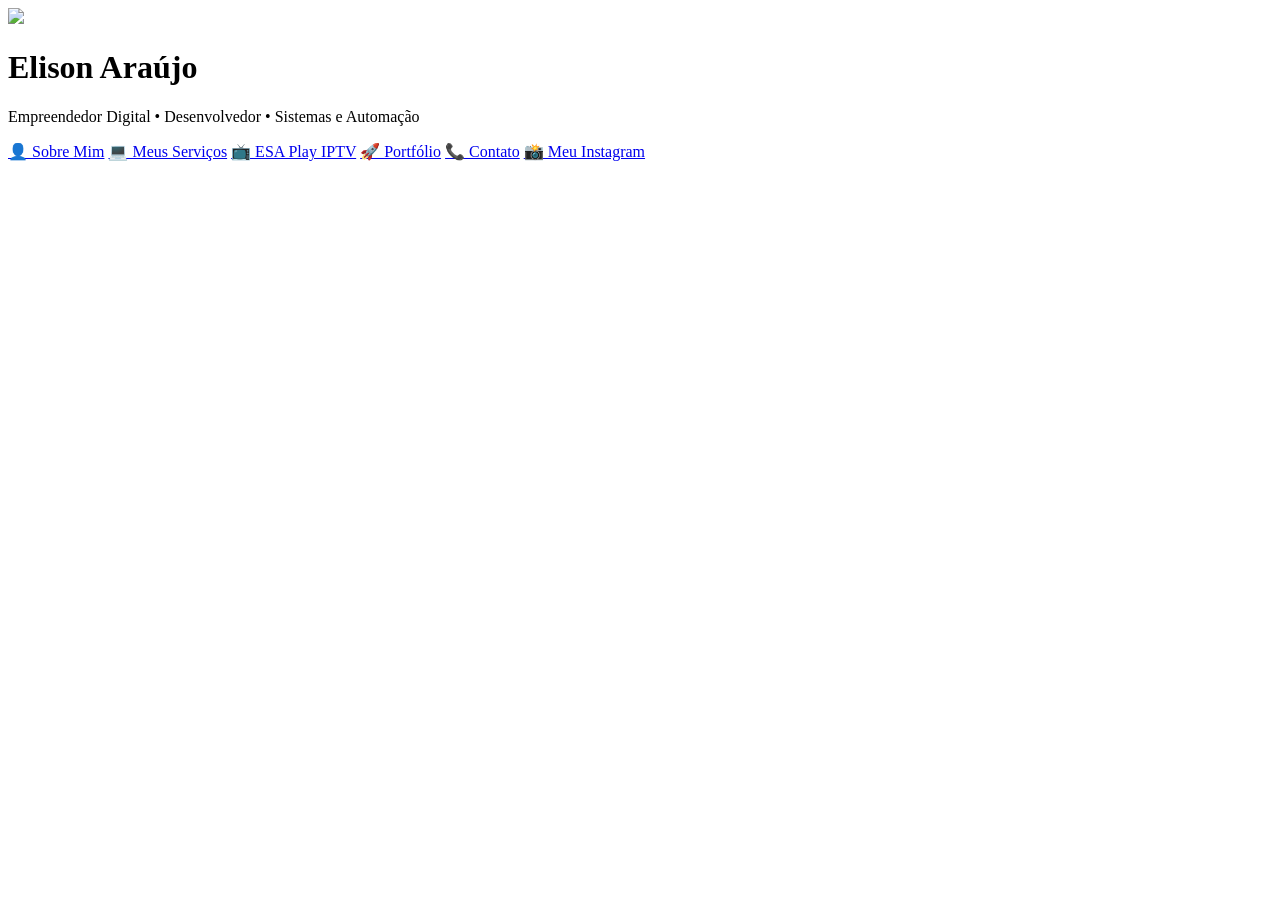
==== index.html @ 5a0fd6a4 "Add files via upload" ====
<!DOCTYPE html>
<html lang="pt-br">
<head>
<meta charset="UTF-8">
<meta name="viewport" content="width=device-width, initial-scale=1.0">
<title>Elison Araújo</title>
<link rel="stylesheet" href="style.css">
</head>

<body>

<div class="container">

<img src="https://i.imgur.com/2yaf2wb.png" class="foto">

<h1>Elison Araújo</h1>

<p>Empreendedor Digital • Desenvolvedor • Sistemas e Automação</p>

<a class="botao" href="pages/sobre.html">👤 Sobre Mim</a>

<a class="botao" href="pages/servicos.html">💻 Meus Serviços</a>

<a class="botao" href="pages/esaplay.html">📺 ESA Play IPTV</a>

<a class="botao" href="pages/portfolio.html">🚀 Portfólio</a>

<a class="botao" href="pages/contato.html">📞 Contato</a>

<a class="botao instagram" href="https://www.instagram.com/elisons.araujo" target="_blank">
📸 Meu Instagram
</a>

</div>

</body>
</html>
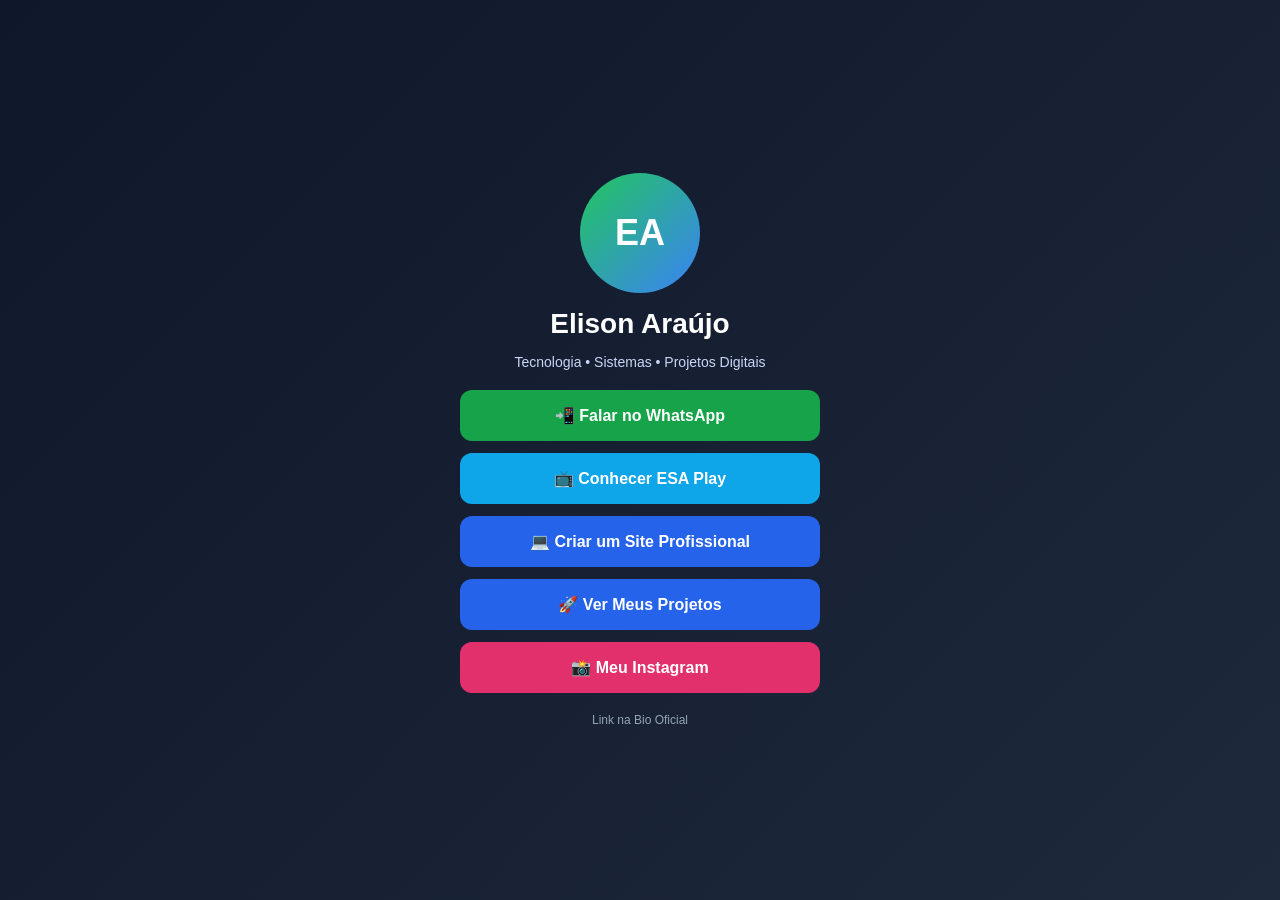
==== commit 21075565: "Update index.html" ====
--- a/index.html
+++ b/index.html
@@ -1,37 +1,159 @@
 <!DOCTYPE html>
-<html lang="pt-br">
+<html lang="pt-BR">
 <head>
+
 <meta charset="UTF-8">
 <meta name="viewport" content="width=device-width, initial-scale=1.0">
+
 <title>Elison Araújo</title>
-<link rel="stylesheet" href="style.css">
+
+<style>
+
+body{
+margin:0;
+font-family:Arial, Helvetica, sans-serif;
+background:linear-gradient(135deg,#0f172a,#1e293b);
+color:white;
+display:flex;
+justify-content:center;
+align-items:center;
+min-height:100vh;
+}
+
+.container{
+width:360px;
+text-align:center;
+}
+
+.avatar{
+width:120px;
+height:120px;
+border-radius:100px;
+margin:auto;
+display:flex;
+align-items:center;
+justify-content:center;
+font-size:36px;
+font-weight:bold;
+background:linear-gradient(135deg,#22c55e,#3b82f6);
+margin-bottom:15px;
+}
+
+h1{
+margin:10px 0;
+font-size:28px;
+}
+
+p{
+color:#cbd5f5;
+font-size:14px;
+margin-bottom:20px;
+}
+
+.btn{
+display:block;
+background:#2563eb;
+color:white;
+text-decoration:none;
+padding:16px;
+margin:12px 0;
+border-radius:12px;
+font-weight:bold;
+transition:0.2s;
+}
+
+.btn:hover{
+background:#1d4ed8;
+transform:scale(1.05);
+}
+
+.whatsapp{
+background:#16a34a;
+}
+
+.instagram{
+background:#e1306c;
+}
+
+.esaplay{
+background:#0ea5e9;
+}
+
+.footer{
+margin-top:20px;
+font-size:12px;
+color:#94a3b8;
+}
+
+</style>
+
 </head>
+
 
 <body>
 
 <div class="container">
 
-<img src="https://i.imgur.com/2yaf2wb.png" class="foto">
+<div class="avatar">
+EA
+</div>
 
 <h1>Elison Araújo</h1>
 
-<p>Empreendedor Digital • Desenvolvedor • Sistemas e Automação</p>
+<p>
+Tecnologia • Sistemas • Projetos Digitais
+</p>
 
-<a class="botao" href="pages/sobre.html">👤 Sobre Mim</a>
 
-<a class="botao" href="pages/servicos.html">💻 Meus Serviços</a>
+<a class="btn whatsapp"
+href="https://wa.me/559491670784"
+target="_blank">
 
-<a class="botao" href="pages/esaplay.html">📺 ESA Play IPTV</a>
+📲 Falar no WhatsApp
 
-<a class="botao" href="pages/portfolio.html">🚀 Portfólio</a>
+</a>
 
-<a class="botao" href="pages/contato.html">📞 Contato</a>
 
-<a class="botao instagram" href="https://www.instagram.com/elisons.araujo" target="_blank">
+<a class="btn esaplay"
+href="#">
+
+📺 Conhecer ESA Play
+
+</a>
+
+
+<a class="btn"
+href="#">
+
+💻 Criar um Site Profissional
+
+</a>
+
+
+<a class="btn"
+href="#">
+
+🚀 Ver Meus Projetos
+
+</a>
+
+
+<a class="btn instagram"
+href="https://www.instagram.com/elisons.araujo"
+target="_blank">
+
 📸 Meu Instagram
+
 </a>
+
+
+<div class="footer">
+
+Link na Bio Oficial
+
+</div>
 
 </div>
 
 </body>
-</html>+</html>
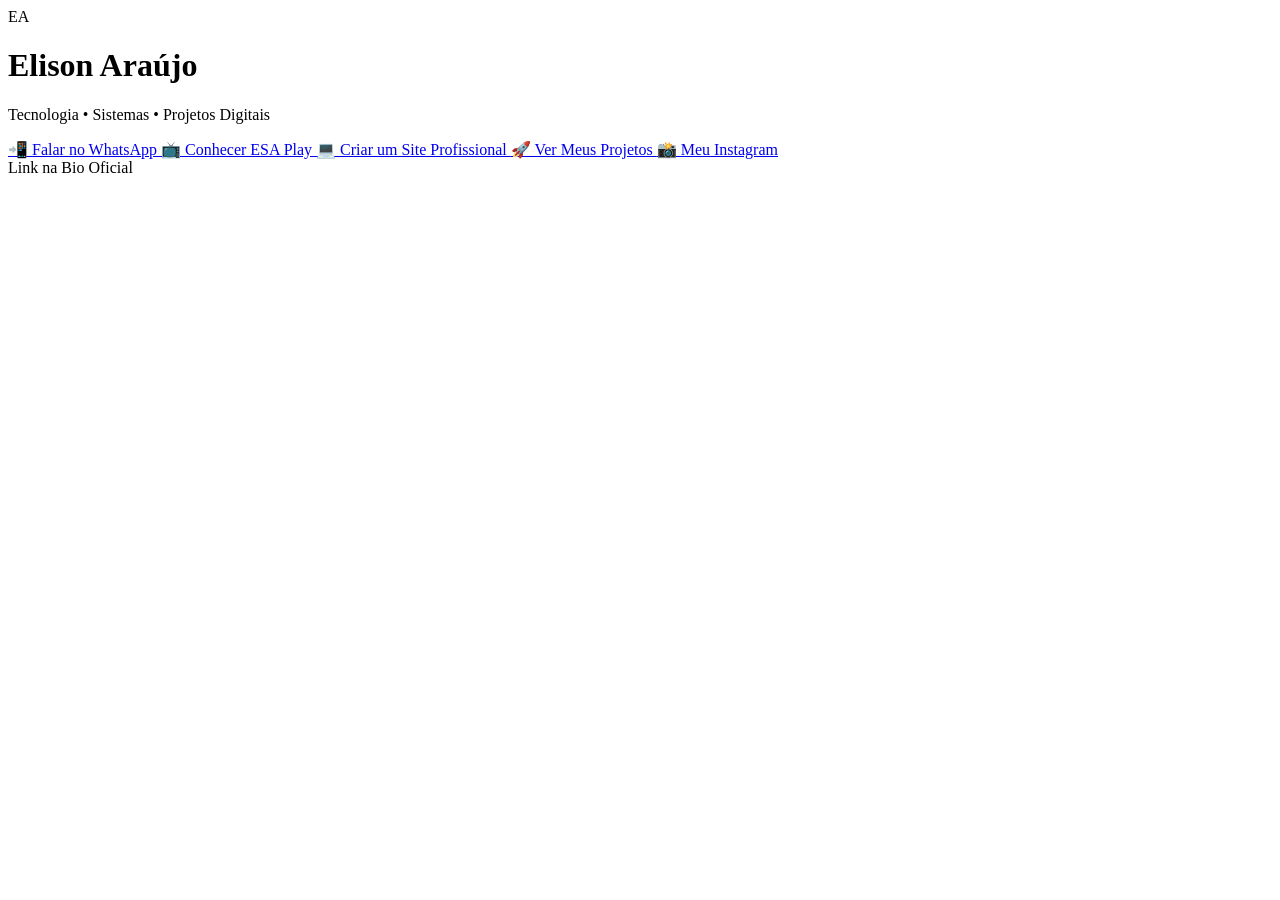
==== commit b886f085: "Update index.html" ====
--- a/index.html
+++ b/index.html
@@ -1,159 +1,41 @@
 <!DOCTYPE html>
 <html lang="pt-BR">
 <head>
+  <meta charset="UTF-8" />
+  <meta name="viewport" content="width=device-width, initial-scale=1.0" />
+  <title>Elison Araújo</title>
+  <link rel="stylesheet" href="style.css" />
+</head>
+<body>
+  <div class="container">
+    <div class="card">
+      <div class="avatar">EA</div>
 
-<meta charset="UTF-8">
-<meta name="viewport" content="width=device-width, initial-scale=1.0">
+      <h1>Elison Araújo</h1>
+      <p class="subtitle">Tecnologia • Sistemas • Projetos Digitais</p>
 
-<title>Elison Araújo</title>
+      <a class="btn whatsapp" href="https://wa.me/559491670784" target="_blank">
+        📲 Falar no WhatsApp
+      </a>
 
-<style>
+      <a class="btn esaplay" href="pages/esaplay.html">
+        📺 Conhecer ESA Play
+      </a>
 
-body{
-margin:0;
-font-family:Arial, Helvetica, sans-serif;
-background:linear-gradient(135deg,#0f172a,#1e293b);
-color:white;
-display:flex;
-justify-content:center;
-align-items:center;
-min-height:100vh;
-}
+      <a class="btn" href="pages/site-profissional.html">
+        💻 Criar um Site Profissional
+      </a>
 
-.container{
-width:360px;
-text-align:center;
-}
+      <a class="btn" href="pages/projetos.html">
+        🚀 Ver Meus Projetos
+      </a>
 
-.avatar{
-width:120px;
-height:120px;
-border-radius:100px;
-margin:auto;
-display:flex;
-align-items:center;
-justify-content:center;
-font-size:36px;
-font-weight:bold;
-background:linear-gradient(135deg,#22c55e,#3b82f6);
-margin-bottom:15px;
-}
+      <a class="btn instagram" href="https://www.instagram.com/elisons.araujo" target="_blank">
+        📸 Meu Instagram
+      </a>
 
-h1{
-margin:10px 0;
-font-size:28px;
-}
-
-p{
-color:#cbd5f5;
-font-size:14px;
-margin-bottom:20px;
-}
-
-.btn{
-display:block;
-background:#2563eb;
-color:white;
-text-decoration:none;
-padding:16px;
-margin:12px 0;
-border-radius:12px;
-font-weight:bold;
-transition:0.2s;
-}
-
-.btn:hover{
-background:#1d4ed8;
-transform:scale(1.05);
-}
-
-.whatsapp{
-background:#16a34a;
-}
-
-.instagram{
-background:#e1306c;
-}
-
-.esaplay{
-background:#0ea5e9;
-}
-
-.footer{
-margin-top:20px;
-font-size:12px;
-color:#94a3b8;
-}
-
-</style>
-
-</head>
-
-
-<body>
-
-<div class="container">
-
-<div class="avatar">
-EA
-</div>
-
-<h1>Elison Araújo</h1>
-
-<p>
-Tecnologia • Sistemas • Projetos Digitais
-</p>
-
-
-<a class="btn whatsapp"
-href="https://wa.me/559491670784"
-target="_blank">
-
-📲 Falar no WhatsApp
-
-</a>
-
-
-<a class="btn esaplay"
-href="#">
-
-📺 Conhecer ESA Play
-
-</a>
-
-
-<a class="btn"
-href="#">
-
-💻 Criar um Site Profissional
-
-</a>
-
-
-<a class="btn"
-href="#">
-
-🚀 Ver Meus Projetos
-
-</a>
-
-
-<a class="btn instagram"
-href="https://www.instagram.com/elisons.araujo"
-target="_blank">
-
-📸 Meu Instagram
-
-</a>
-
-
-<div class="footer">
-
-Link na Bio Oficial
-
-</div>
-
-</div>
-
+      <div class="footer">Link na Bio Oficial</div>
+    </div>
+  </div>
 </body>
 </html>
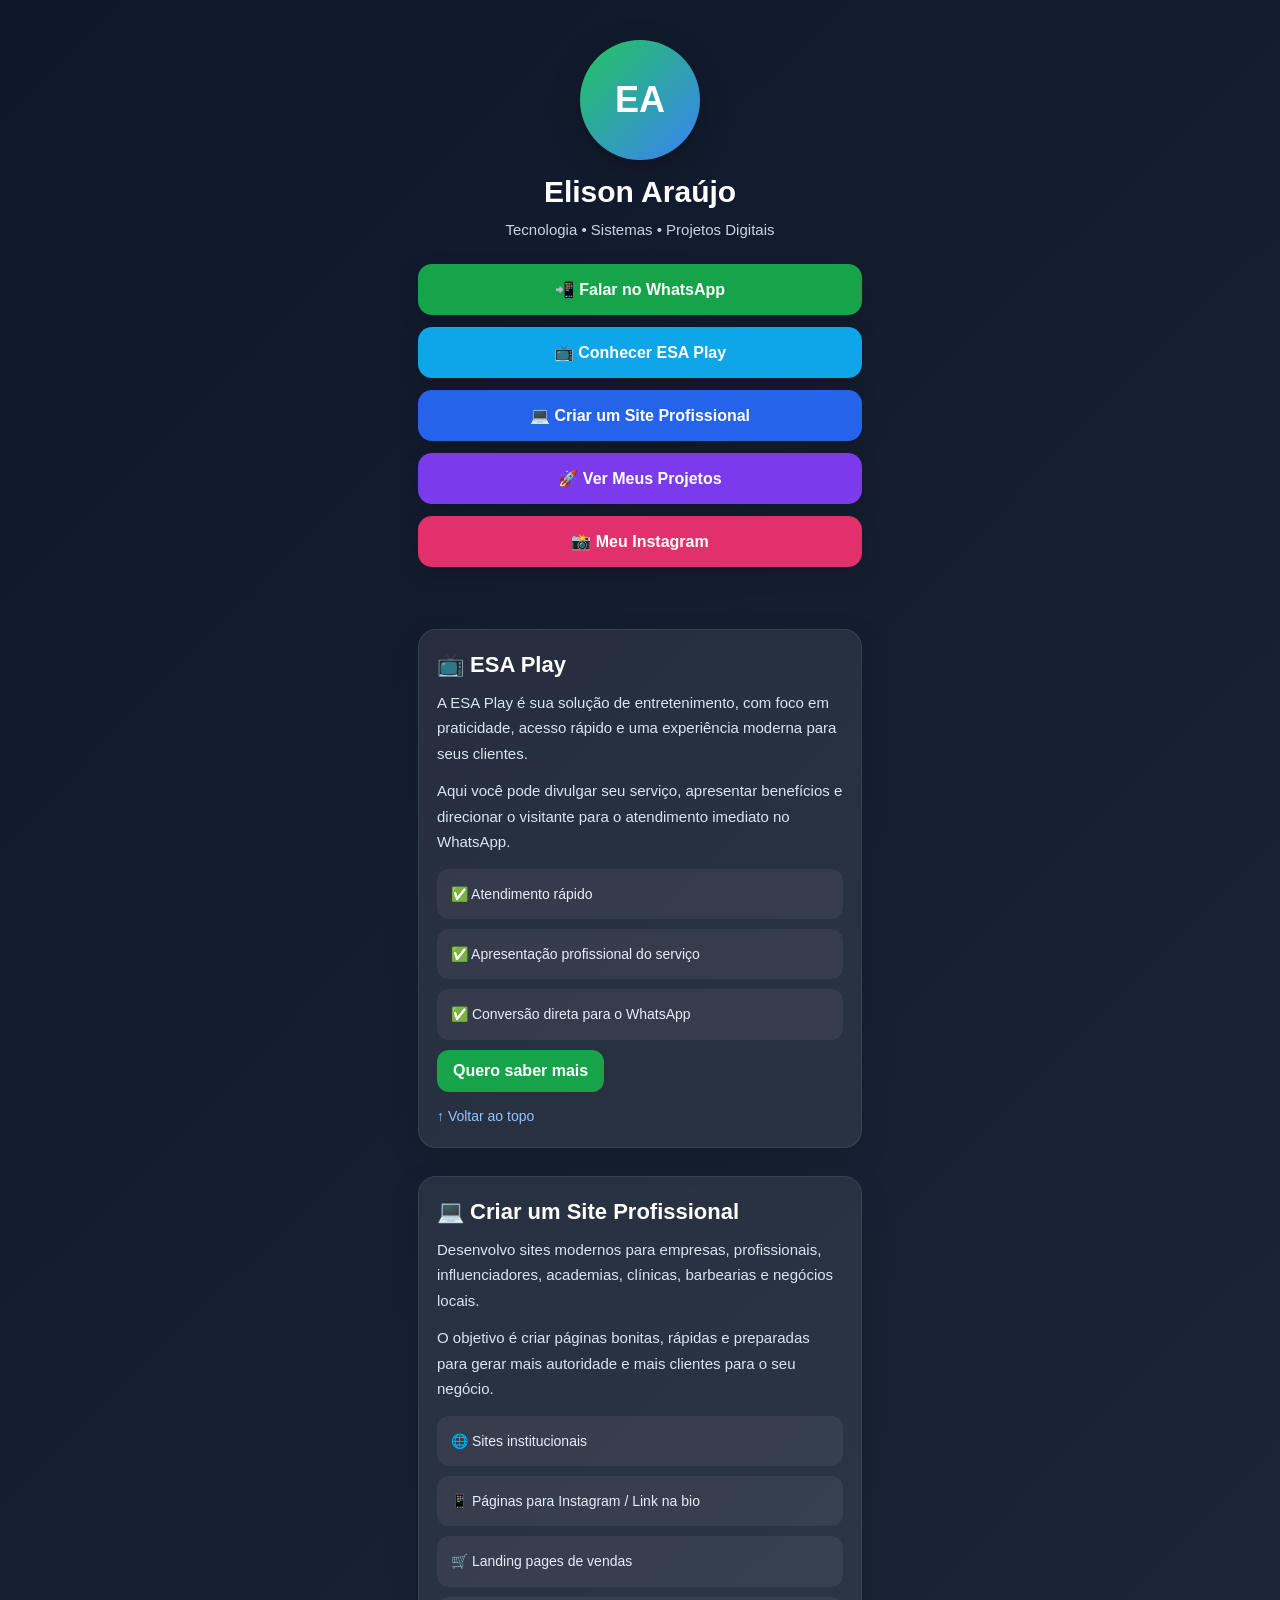
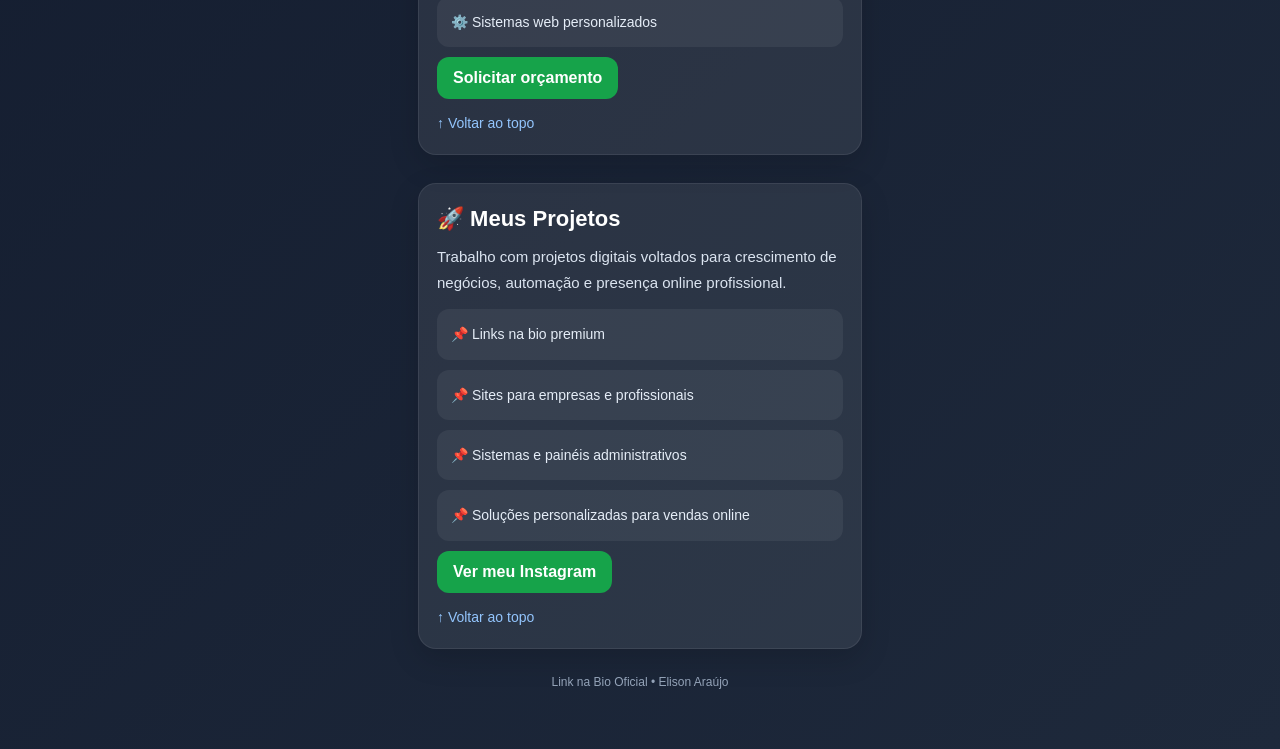
==== commit 2dc81796: "Update title and add styles to index.html" ====
--- a/index.html
+++ b/index.html
@@ -3,39 +3,272 @@
 <head>
   <meta charset="UTF-8" />
   <meta name="viewport" content="width=device-width, initial-scale=1.0" />
-  <title>Elison Araújo</title>
-  <link rel="stylesheet" href="style.css" />
+  <title>Elison Araújo | Link na Bio</title>
+  <style>
+    *{
+      margin:0;
+      padding:0;
+      box-sizing:border-box;
+    }
+
+    html{
+      scroll-behavior:smooth;
+    }
+
+    body{
+      font-family: Arial, Helvetica, sans-serif;
+      background: linear-gradient(135deg,#0f172a,#1e293b);
+      color:white;
+      min-height:100vh;
+    }
+
+    .wrapper{
+      width:100%;
+      max-width:480px;
+      margin:0 auto;
+      padding:30px 18px 60px;
+    }
+
+    .top{
+      text-align:center;
+      padding-top:10px;
+      padding-bottom:22px;
+    }
+
+    .avatar{
+      width:120px;
+      height:120px;
+      border-radius:50%;
+      margin:0 auto 15px;
+      display:flex;
+      align-items:center;
+      justify-content:center;
+      font-size:36px;
+      font-weight:bold;
+      background:linear-gradient(135deg,#22c55e,#3b82f6);
+      box-shadow:0 10px 30px rgba(0,0,0,.25);
+    }
+
+    h1{
+      font-size:30px;
+      margin-bottom:10px;
+    }
+
+    .subtitle{
+      color:#cbd5e1;
+      font-size:15px;
+      line-height:1.5;
+      margin-bottom:22px;
+    }
+
+    .btn{
+      display:block;
+      width:100%;
+      text-decoration:none;
+      color:white;
+      padding:16px 18px;
+      margin:12px 0;
+      border-radius:14px;
+      font-weight:bold;
+      transition:.25s;
+      box-shadow:0 8px 20px rgba(0,0,0,.18);
+    }
+
+    .btn:hover{
+      transform:translateY(-2px) scale(1.02);
+    }
+
+    .whatsapp{
+      background:#16a34a;
+    }
+
+    .esaplay{
+      background:#0ea5e9;
+    }
+
+    .site{
+      background:#2563eb;
+    }
+
+    .projetos{
+      background:#7c3aed;
+    }
+
+    .instagram{
+      background:#e1306c;
+    }
+
+    .section{
+      margin-top:28px;
+      background:rgba(255,255,255,.08);
+      border:1px solid rgba(255,255,255,.08);
+      border-radius:18px;
+      padding:22px 18px;
+      box-shadow:0 10px 30px rgba(0,0,0,.15);
+    }
+
+    .section h2{
+      font-size:22px;
+      margin-bottom:12px;
+    }
+
+    .section p{
+      color:#dbe4f0;
+      font-size:15px;
+      line-height:1.7;
+      margin-bottom:12px;
+    }
+
+    .mini-list{
+      display:grid;
+      gap:10px;
+      margin-top:14px;
+    }
+
+    .mini-item{
+      background:rgba(255,255,255,.06);
+      padding:14px;
+      border-radius:12px;
+      color:#e5edf7;
+      font-size:14px;
+      line-height:1.6;
+    }
+
+    .inner-btn{
+      display:inline-block;
+      margin-top:10px;
+      text-decoration:none;
+      color:white;
+      background:#16a34a;
+      padding:12px 16px;
+      border-radius:12px;
+      font-weight:bold;
+    }
+
+    .back-top{
+      display:inline-block;
+      margin-top:16px;
+      color:#93c5fd;
+      text-decoration:none;
+      font-size:14px;
+    }
+
+    .footer{
+      text-align:center;
+      margin-top:26px;
+      color:#94a3b8;
+      font-size:12px;
+    }
+  </style>
 </head>
 <body>
-  <div class="container">
-    <div class="card">
+
+  <div class="wrapper" id="topo">
+    <div class="top">
       <div class="avatar">EA</div>
-
       <h1>Elison Araújo</h1>
-      <p class="subtitle">Tecnologia • Sistemas • Projetos Digitais</p>
+      <p class="subtitle">
+        Tecnologia • Sistemas • Projetos Digitais
+      </p>
 
       <a class="btn whatsapp" href="https://wa.me/559491670784" target="_blank">
         📲 Falar no WhatsApp
       </a>
 
-      <a class="btn esaplay" href="pages/esaplay.html">
+      <a class="btn esaplay" href="#esa-play">
         📺 Conhecer ESA Play
       </a>
 
-      <a class="btn" href="pages/site-profissional.html">
+      <a class="btn site" href="#site-profissional">
         💻 Criar um Site Profissional
       </a>
 
-      <a class="btn" href="pages/projetos.html">
+      <a class="btn projetos" href="#meus-projetos">
         🚀 Ver Meus Projetos
       </a>
 
       <a class="btn instagram" href="https://www.instagram.com/elisons.araujo" target="_blank">
         📸 Meu Instagram
       </a>
-
-      <div class="footer">Link na Bio Oficial</div>
+    </div>
+
+    <section class="section" id="esa-play">
+      <h2>📺 ESA Play</h2>
+      <p>
+        A ESA Play é sua solução de entretenimento, com foco em praticidade,
+        acesso rápido e uma experiência moderna para seus clientes.
+      </p>
+      <p>
+        Aqui você pode divulgar seu serviço, apresentar benefícios e direcionar
+        o visitante para o atendimento imediato no WhatsApp.
+      </p>
+
+      <div class="mini-list">
+        <div class="mini-item">✅ Atendimento rápido</div>
+        <div class="mini-item">✅ Apresentação profissional do serviço</div>
+        <div class="mini-item">✅ Conversão direta para o WhatsApp</div>
+      </div>
+
+      <a class="inner-btn" href="https://wa.me/559491670784" target="_blank">
+        Quero saber mais
+      </a>
+
+      <br>
+      <a class="back-top" href="#topo">↑ Voltar ao topo</a>
+    </section>
+
+    <section class="section" id="site-profissional">
+      <h2>💻 Criar um Site Profissional</h2>
+      <p>
+        Desenvolvo sites modernos para empresas, profissionais, influenciadores,
+        academias, clínicas, barbearias e negócios locais.
+      </p>
+      <p>
+        O objetivo é criar páginas bonitas, rápidas e preparadas para gerar mais
+        autoridade e mais clientes para o seu negócio.
+      </p>
+
+      <div class="mini-list">
+        <div class="mini-item">🌐 Sites institucionais</div>
+        <div class="mini-item">📱 Páginas para Instagram / Link na bio</div>
+        <div class="mini-item">🛒 Landing pages de vendas</div>
+        <div class="mini-item">⚙️ Sistemas web personalizados</div>
+      </div>
+
+      <a class="inner-btn" href="https://wa.me/559491670784" target="_blank">
+        Solicitar orçamento
+      </a>
+
+      <br>
+      <a class="back-top" href="#topo">↑ Voltar ao topo</a>
+    </section>
+
+    <section class="section" id="meus-projetos">
+      <h2>🚀 Meus Projetos</h2>
+      <p>
+        Trabalho com projetos digitais voltados para crescimento de negócios,
+        automação e presença online profissional.
+      </p>
+
+      <div class="mini-list">
+        <div class="mini-item">📌 Links na bio premium</div>
+        <div class="mini-item">📌 Sites para empresas e profissionais</div>
+        <div class="mini-item">📌 Sistemas e painéis administrativos</div>
+        <div class="mini-item">📌 Soluções personalizadas para vendas online</div>
+      </div>
+
+      <a class="inner-btn" href="https://www.instagram.com/elisons.araujo" target="_blank">
+        Ver meu Instagram
+      </a>
+
+      <br>
+      <a class="back-top" href="#topo">↑ Voltar ao topo</a>
+    </section>
+
+    <div class="footer">
+      Link na Bio Oficial • Elison Araújo
     </div>
   </div>
+
 </body>
 </html>
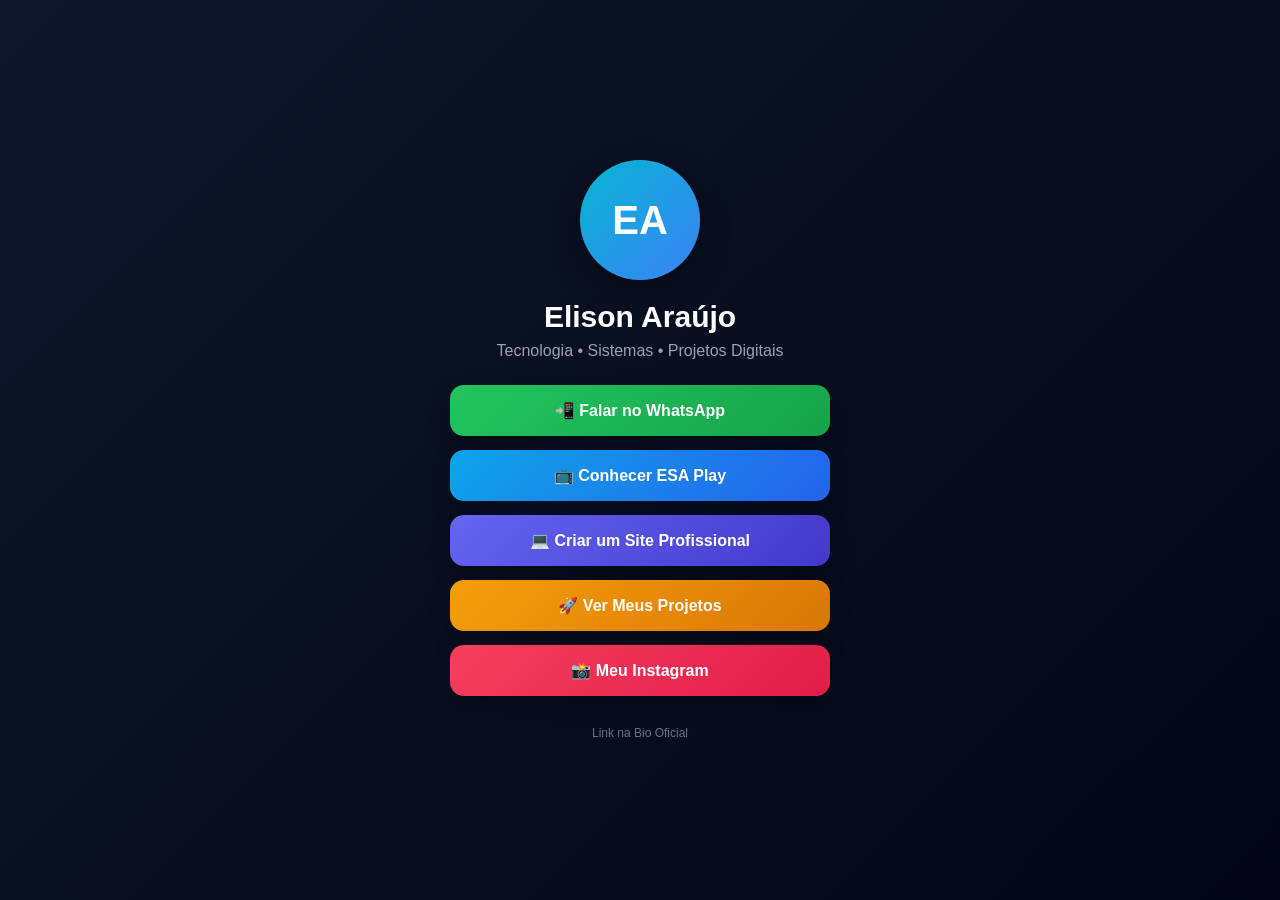
==== commit 711a39c5: "Update index.html" ====
--- a/index.html
+++ b/index.html
@@ -1,274 +1,206 @@
 <!DOCTYPE html>
 <html lang="pt-BR">
 <head>
-  <meta charset="UTF-8" />
-  <meta name="viewport" content="width=device-width, initial-scale=1.0" />
-  <title>Elison Araújo | Link na Bio</title>
-  <style>
-    *{
-      margin:0;
-      padding:0;
-      box-sizing:border-box;
-    }
-
-    html{
-      scroll-behavior:smooth;
-    }
-
-    body{
-      font-family: Arial, Helvetica, sans-serif;
-      background: linear-gradient(135deg,#0f172a,#1e293b);
-      color:white;
-      min-height:100vh;
-    }
-
-    .wrapper{
-      width:100%;
-      max-width:480px;
-      margin:0 auto;
-      padding:30px 18px 60px;
-    }
-
-    .top{
-      text-align:center;
-      padding-top:10px;
-      padding-bottom:22px;
-    }
-
-    .avatar{
-      width:120px;
-      height:120px;
-      border-radius:50%;
-      margin:0 auto 15px;
-      display:flex;
-      align-items:center;
-      justify-content:center;
-      font-size:36px;
-      font-weight:bold;
-      background:linear-gradient(135deg,#22c55e,#3b82f6);
-      box-shadow:0 10px 30px rgba(0,0,0,.25);
-    }
-
-    h1{
-      font-size:30px;
-      margin-bottom:10px;
-    }
-
-    .subtitle{
-      color:#cbd5e1;
-      font-size:15px;
-      line-height:1.5;
-      margin-bottom:22px;
-    }
-
-    .btn{
-      display:block;
-      width:100%;
-      text-decoration:none;
-      color:white;
-      padding:16px 18px;
-      margin:12px 0;
-      border-radius:14px;
-      font-weight:bold;
-      transition:.25s;
-      box-shadow:0 8px 20px rgba(0,0,0,.18);
-    }
-
-    .btn:hover{
-      transform:translateY(-2px) scale(1.02);
-    }
-
-    .whatsapp{
-      background:#16a34a;
-    }
-
-    .esaplay{
-      background:#0ea5e9;
-    }
-
-    .site{
-      background:#2563eb;
-    }
-
-    .projetos{
-      background:#7c3aed;
-    }
-
-    .instagram{
-      background:#e1306c;
-    }
-
-    .section{
-      margin-top:28px;
-      background:rgba(255,255,255,.08);
-      border:1px solid rgba(255,255,255,.08);
-      border-radius:18px;
-      padding:22px 18px;
-      box-shadow:0 10px 30px rgba(0,0,0,.15);
-    }
-
-    .section h2{
-      font-size:22px;
-      margin-bottom:12px;
-    }
-
-    .section p{
-      color:#dbe4f0;
-      font-size:15px;
-      line-height:1.7;
-      margin-bottom:12px;
-    }
-
-    .mini-list{
-      display:grid;
-      gap:10px;
-      margin-top:14px;
-    }
-
-    .mini-item{
-      background:rgba(255,255,255,.06);
-      padding:14px;
-      border-radius:12px;
-      color:#e5edf7;
-      font-size:14px;
-      line-height:1.6;
-    }
-
-    .inner-btn{
-      display:inline-block;
-      margin-top:10px;
-      text-decoration:none;
-      color:white;
-      background:#16a34a;
-      padding:12px 16px;
-      border-radius:12px;
-      font-weight:bold;
-    }
-
-    .back-top{
-      display:inline-block;
-      margin-top:16px;
-      color:#93c5fd;
-      text-decoration:none;
-      font-size:14px;
-    }
-
-    .footer{
-      text-align:center;
-      margin-top:26px;
-      color:#94a3b8;
-      font-size:12px;
-    }
-  </style>
+<meta charset="UTF-8">
+<meta name="viewport" content="width=device-width, initial-scale=1.0">
+
+<title>Elison Araújo</title>
+
+<style>
+
+*{
+margin:0;
+padding:0;
+box-sizing:border-box;
+font-family:Arial, Helvetica, sans-serif;
+}
+
+body{
+
+background:linear-gradient(135deg,#0f172a,#020617);
+min-height:100vh;
+display:flex;
+align-items:center;
+justify-content:center;
+color:white;
+
+}
+
+.container{
+
+width:380px;
+text-align:center;
+
+}
+
+.avatar{
+
+width:120px;
+height:120px;
+border-radius:100px;
+margin:auto;
+
+display:flex;
+align-items:center;
+justify-content:center;
+
+font-size:40px;
+font-weight:bold;
+
+background:linear-gradient(135deg,#06b6d4,#3b82f6);
+
+box-shadow:0 10px 30px rgba(0,0,0,0.4);
+
+margin-bottom:20px;
+
+}
+
+h1{
+
+font-size:30px;
+margin-bottom:8px;
+
+}
+
+.bio{
+
+color:#94a3b8;
+margin-bottom:25px;
+
+}
+
+.btn{
+
+display:block;
+
+padding:16px;
+margin:14px 0;
+
+border-radius:14px;
+
+text-decoration:none;
+font-weight:bold;
+
+color:white;
+
+transition:0.3s;
+
+box-shadow:0 10px 20px rgba(0,0,0,0.3);
+
+}
+
+.btn:hover{
+
+transform:scale(1.05);
+
+}
+
+.whatsapp{
+
+background:linear-gradient(135deg,#22c55e,#16a34a);
+
+}
+
+.esaplay{
+
+background:linear-gradient(135deg,#0ea5e9,#2563eb);
+
+}
+
+.site{
+
+background:linear-gradient(135deg,#6366f1,#4338ca);
+
+}
+
+.projetos{
+
+background:linear-gradient(135deg,#f59e0b,#d97706);
+
+}
+
+.instagram{
+
+background:linear-gradient(135deg,#f43f5e,#e11d48);
+
+}
+
+.footer{
+
+margin-top:30px;
+font-size:12px;
+color:#64748b;
+
+}
+
+</style>
+
 </head>
+
 <body>
 
-  <div class="wrapper" id="topo">
-    <div class="top">
-      <div class="avatar">EA</div>
-      <h1>Elison Araújo</h1>
-      <p class="subtitle">
-        Tecnologia • Sistemas • Projetos Digitais
-      </p>
-
-      <a class="btn whatsapp" href="https://wa.me/559491670784" target="_blank">
-        📲 Falar no WhatsApp
-      </a>
-
-      <a class="btn esaplay" href="#esa-play">
-        📺 Conhecer ESA Play
-      </a>
-
-      <a class="btn site" href="#site-profissional">
-        💻 Criar um Site Profissional
-      </a>
-
-      <a class="btn projetos" href="#meus-projetos">
-        🚀 Ver Meus Projetos
-      </a>
-
-      <a class="btn instagram" href="https://www.instagram.com/elisons.araujo" target="_blank">
-        📸 Meu Instagram
-      </a>
-    </div>
-
-    <section class="section" id="esa-play">
-      <h2>📺 ESA Play</h2>
-      <p>
-        A ESA Play é sua solução de entretenimento, com foco em praticidade,
-        acesso rápido e uma experiência moderna para seus clientes.
-      </p>
-      <p>
-        Aqui você pode divulgar seu serviço, apresentar benefícios e direcionar
-        o visitante para o atendimento imediato no WhatsApp.
-      </p>
-
-      <div class="mini-list">
-        <div class="mini-item">✅ Atendimento rápido</div>
-        <div class="mini-item">✅ Apresentação profissional do serviço</div>
-        <div class="mini-item">✅ Conversão direta para o WhatsApp</div>
-      </div>
-
-      <a class="inner-btn" href="https://wa.me/559491670784" target="_blank">
-        Quero saber mais
-      </a>
-
-      <br>
-      <a class="back-top" href="#topo">↑ Voltar ao topo</a>
-    </section>
-
-    <section class="section" id="site-profissional">
-      <h2>💻 Criar um Site Profissional</h2>
-      <p>
-        Desenvolvo sites modernos para empresas, profissionais, influenciadores,
-        academias, clínicas, barbearias e negócios locais.
-      </p>
-      <p>
-        O objetivo é criar páginas bonitas, rápidas e preparadas para gerar mais
-        autoridade e mais clientes para o seu negócio.
-      </p>
-
-      <div class="mini-list">
-        <div class="mini-item">🌐 Sites institucionais</div>
-        <div class="mini-item">📱 Páginas para Instagram / Link na bio</div>
-        <div class="mini-item">🛒 Landing pages de vendas</div>
-        <div class="mini-item">⚙️ Sistemas web personalizados</div>
-      </div>
-
-      <a class="inner-btn" href="https://wa.me/559491670784" target="_blank">
-        Solicitar orçamento
-      </a>
-
-      <br>
-      <a class="back-top" href="#topo">↑ Voltar ao topo</a>
-    </section>
-
-    <section class="section" id="meus-projetos">
-      <h2>🚀 Meus Projetos</h2>
-      <p>
-        Trabalho com projetos digitais voltados para crescimento de negócios,
-        automação e presença online profissional.
-      </p>
-
-      <div class="mini-list">
-        <div class="mini-item">📌 Links na bio premium</div>
-        <div class="mini-item">📌 Sites para empresas e profissionais</div>
-        <div class="mini-item">📌 Sistemas e painéis administrativos</div>
-        <div class="mini-item">📌 Soluções personalizadas para vendas online</div>
-      </div>
-
-      <a class="inner-btn" href="https://www.instagram.com/elisons.araujo" target="_blank">
-        Ver meu Instagram
-      </a>
-
-      <br>
-      <a class="back-top" href="#topo">↑ Voltar ao topo</a>
-    </section>
-
-    <div class="footer">
-      Link na Bio Oficial • Elison Araújo
-    </div>
-  </div>
+<div class="container">
+
+<div class="avatar">
+EA
+</div>
+
+<h1>Elison Araújo</h1>
+
+<p class="bio">
+Tecnologia • Sistemas • Projetos Digitais
+</p>
+
+
+<a class="btn whatsapp"
+href="https://wa.me/559491670784"
+target="_blank">
+
+📲 Falar no WhatsApp
+
+</a>
+
+
+<a class="btn esaplay"
+href="#">
+
+📺 Conhecer ESA Play
+
+</a>
+
+
+<a class="btn site"
+href="#">
+
+💻 Criar um Site Profissional
+
+</a>
+
+
+<a class="btn projetos"
+href="#">
+
+🚀 Ver Meus Projetos
+
+</a>
+
+
+<a class="btn instagram"
+href="https://www.instagram.com/elisons.araujo"
+target="_blank">
+
+📸 Meu Instagram
+
+</a>
+
+
+<div class="footer">
+
+Link na Bio Oficial
+
+</div>
+
+</div>
 
 </body>
 </html>
